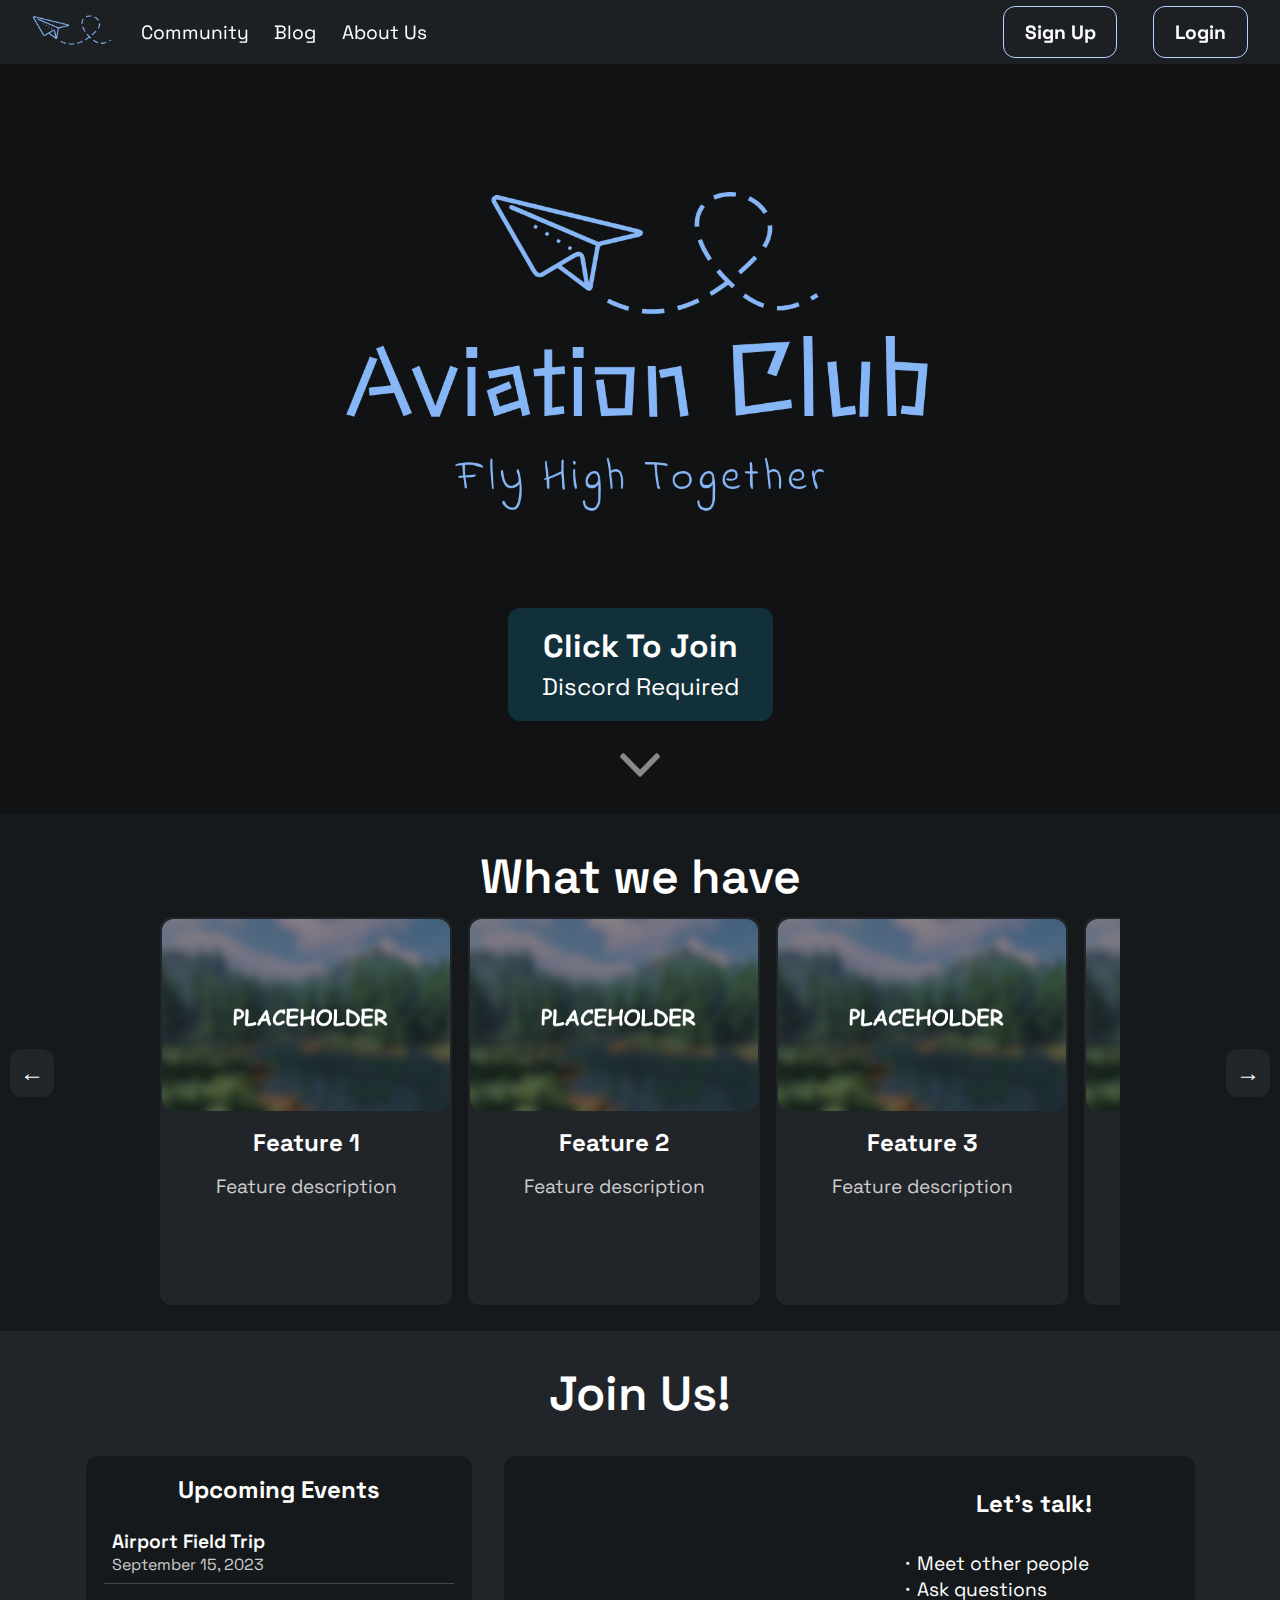
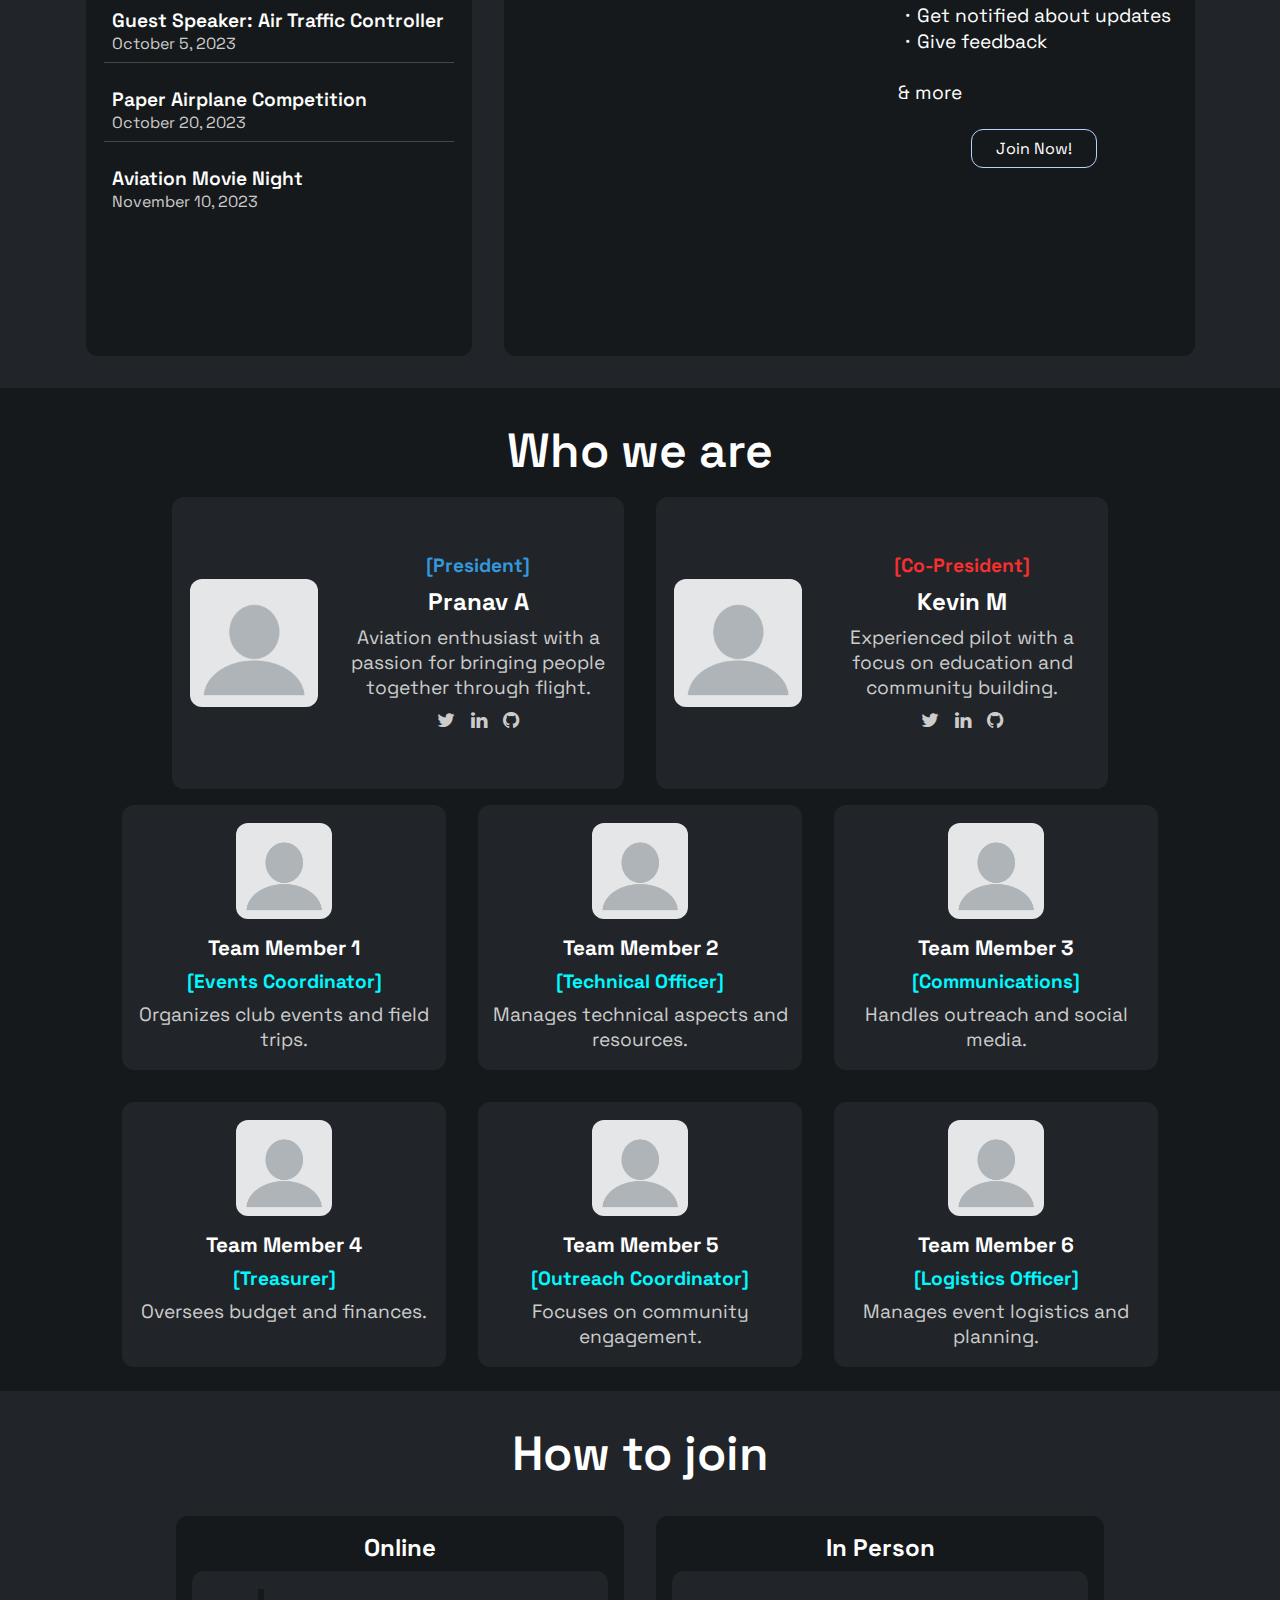
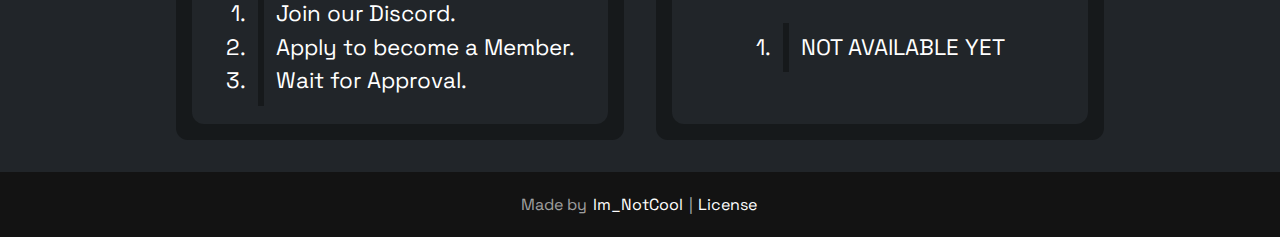
==== index.html @ cc8141f1 "Update index.html" ====
<!DOCTYPE html>
<html lang="en">
  <head>
    <meta charset="UTF-8">
    <meta http-equiv="X-UA-Compatible" content="IE=edge">
    <meta name="viewport" content="width=device-width, initial-scale=1.0">
    <title>Aviation Club | LNHS</title>
    <link rel="icon" type="image/png" href="media/favicon.png">
    <link rel="stylesheet" href="style.css">
    <link href="https://fonts.bunny.net/css?family=Space+Grotesk:wght@500&display=swap" rel="stylesheet">
    <link rel="stylesheet" href="https://cdnjs.cloudflare.com/ajax/libs/font-awesome/4.7.0/css/font-awesome.min.css">
  </head>

  <body>
    <script src="https://ajax.googleapis.com/ajax/libs/jquery/3.5.1/jquery.min.js"></script>
    <nav class="desktop_navbar">
      <a href="#"><img class="desktop_navbar_logo_img" src="media/logo_small.png" alt="logo"></a>
      <a href="#discord" class="desktop_navbar_link scroll">Community</a>
      <a href="#" class="desktop_navbar_link">Blog</a>
      <a href="#about" class="desktop_navbar_link scroll">About Us</a>
      <div class="desktop_navbar_link2_div">
        <a href="#signup" class="desktop_navbar_link2 scroll">Sign Up</a> <!-- New Sign Up button -->
      </div>
      <div class="desktop_navbar_link2_div">
        <a href="#login" class="desktop_navbar_link2 scroll">Login</a>
      </div>
    </nav>

    <div class="mobile_navbar">
      <a href="#" class="mobile_navbar_logo_img_a"><img class="mobile_navbar_logo_img" src="media/logo_small.png" alt="logo"></a>
      <div id="mobile_navbar_links">
          <a class="mobile_navbar_link scroll" onclick="mobile_navbar_link_hider()" href="#discord">Community</a>
          <a class="mobile_navbar_link" onclick="mobile_navbar_link_hider()" href="#">Blog</a>
          <a class="mobile_navbar_link scroll" onclick="mobile_navbar_link_hider()" href="#about">About Us</a>
          <a class="mobile_navbar_link scroll" onclick="mobile_navbar_link_hider()" href="#join">Join Us!</a>
        </div>
        <div class="icon" onclick="mobile_navbar_link_hider()">
            <i class="fa fa-bars"></i>
        </div>
        <script>
            function mobile_navbar_link_hider() {
            var x = document.getElementById("mobile_navbar_links");
            if (x.style.display === "flex") {
                x.style.display = "none";
            } else {
                x.style.display = "flex";
            }
            } 
        </script>
    </div>

    <div class="mainflex">
      <!-- SECTION 1 - HERO -->
      <div class="main1">
        <a class="main1_logo_a" href="#">
          <img class="main1_logo" src="media/Logo-new.png" alt="logo">
        </a>
        <div class="main1_ipcopier_div">
          <button class="main1_ipcopier" onclick="window.open('https://discord.gg/9ZFMz7WnS8', '_blank')" type="button">
            <span class="main1_ipcopier_text1">Click To Join</span>
            <br>
            <span class="main1_ipcopier_text2">Discord Required</span>
          </button>
        </div>
        <a href="#more" class="scroll">
          <img alt="downarrow" class="main1_downarrow" src="media/downarrow.png">
        </a>
        <script>
          const scrollLinks = document.querySelectorAll('.scroll');
          scrollLinks.forEach(function(link) {
            link.addEventListener('click', function(event) {
              event.preventDefault();
              const target = document.querySelector(link.getAttribute('href'));
              const offsetTop = target.offsetTop;
              window.scrollTo({
                top: offsetTop,
                behavior: 'smooth'
              });
            });
          });
        </script>
      </div>

      <!-- SECTION 2 - FEATURES -->
      <div id="more"></div>
      <div class="main2">
        <a class="headline">What we have</a>
        <button class="scroll-left">←</button>
        <div class="main2_features_div">
          <div class="main2_feature">
            <img class="main2_feature_img" alt="Feature Image" src="media/placeholder.png">
            <a class="main2_feature_headline">Feature 1</a>
            <a class="main2_feature_text">Feature description</a>
          </div>
          <div class="main2_feature">
            <img class="main2_feature_img" alt="Feature Image" src="media/placeholder.png">
            <a class="main2_feature_headline">Feature 2</a>
            <a class="main2_feature_text">Feature description</a>
          </div>
          <div class="main2_feature">
            <img class="main2_feature_img" alt="Feature Image" src="media/placeholder.png">
            <a class="main2_feature_headline">Feature 3</a>
            <a class="main2_feature_text">Feature description</a>
          </div>
          <div class="main2_feature">
            <img class="main2_feature_img" alt="Feature Image" src="media/placeholder.png">
            <a class="main2_feature_headline">Feature 4</a>
            <a class="main2_feature_text">Feature description</a>
          </div>
          <div class="main2_feature">
            <img class="main2_feature_img" alt="Feature Image" src="media/placeholder.png">
            <a class="main2_feature_headline">Feature 5</a>
            <a class="main2_feature_text">Feature description</a>
          </div>
        </div>
        <button class="scroll-right">→</button>
      </div>

      <!-- SECTION 3 - DISCORD -->
      <div id="discord"></div>
      <div class="main4">
        <a class="headline">Join Us!</a>
        <div class="main4_dc_container">
          <!-- Left-aligned Upcoming Events Section -->
          <div class="main4_dc_events">
            <div class="main4_dc_events_title">Upcoming Events</div>
            <div class="main4_dc_event">
              <div class="main4_dc_event_name">Airport Field Trip</div>
              <div class="main4_dc_event_date">September 15, 2023</div>
            </div>
            <div class="main4_dc_event">
              <div class="main4_dc_event_name">Guest Speaker: Air Traffic Controller</div>
              <div class="main4_dc_event_date">October 5, 2023</div>
            </div>
            <div class="main4_dc_event">
              <div class="main4_dc_event_name">Paper Airplane Competition</div>
              <div class="main4_dc_event_date">October 20, 2023</div>
            </div>
            <div class="main4_dc_event">
              <div class="main4_dc_event_name">Aviation Movie Night</div>
              <div class="main4_dc_event_date">November 10, 2023</div>
            </div>
          </div>
          <!-- Right-aligned Widget with Attached Description -->
          <div class="main4_dc_right">
            <div class="main4_dc_widget_wrapper">
              <iframe class="main4_dc_widget" src="https://discord.com/widget?id=1353885120737837207&theme=dark" width="350" height="500" allowtransparency="true" frameborder="0" sandbox="allow-popups allow-popups-to-escape-sandbox allow-same-origin allow-scripts"></iframe>
              <div class="main4_dc_description_div">
                <a class="main4_dc_description_title">Let's talk!</a>
                <a class="main4_dc_description"> ・Meet other people <br> ・Ask questions <br> ・Get notified about updates <br> ・Give feedback  <br><br> & more </a>
                <a href="https://discord.gg/9ZFMz7WnS8" class="main4_dc_button_a">
                  <div class="main4_dc_button">Join Now!</div>
                </a>
              </div>
            </div>
          </div>
        </div>
      </div>

      <!-- SECTION 4 - TEAM -->
      <div id="about"></div>
      <div class="main5">
        <a class="headline">Who we are</a>
        <div class="main5_admin_div">
          <div class="main5_admins_div main5_admins_dev_type1">
            <img class="main5_admins_img" alt="admin member img" src="media/member_placeholder.webp">
            <div class="main5_admins_description_div">
              <a class="main5_admins_description_rank main5_admins_description_rank_owner">[President]</a>
              <a class="main5_admins_description_title" href="https://example.com">Pranav A</a>
              <a class="main5_admins_description">Aviation enthusiast with a passion for bringing people together through flight.</a>
              <div class="main5_admins_socials">
                <a href="https://twitter.com" target="_blank"><i class="fa fa-twitter"></i></a>
                <a href="https://linkedin.com" target="_blank"><i class="fa fa-linkedin"></i></a>
                <a href="https://github.com" target="_blank"><i class="fa fa-github"></i></a>
              </div>
            </div>
          </div>
          <div class="main5_admins_div main5_admins_dev_type1">
            <img class="main5_admins_img" alt="admin member img" src="media/member_placeholder.webp">
            <div class="main5_admins_description_div">
              <a class="main5_admins_description_rank main5_admins_description_rank_admin">[Co-President]</a>
              <a class="main5_admins_description_title" href="https://example.com">Kevin M</a>
              <a class="main5_admins_description">Experienced pilot with a focus on education and community building.</a>
              <div class="main5_admins_socials">
                <a href="https://twitter.com" target="_blank"><i class="fa fa-twitter"></i></a>
                <a href="https://linkedin.com" target="_blank"><i class="fa fa-linkedin"></i></a>
                <a href="https://github.com" target="_blank"><i class="fa fa-github"></i></a>
              </div>
            </div>
          </div>
        </div>
        <div class="main5_supporter_div">
          <div class="main5_supporters_div">
            <img class="main5_supporters_img" alt="supporters member img" src="media/member_placeholder.webp">
            <div class="main5_supporters_description_div">
              <a class="main5_supporters_description_title">Team Member 1</a>
              <a class="main5_supporters_description_rank main5_supporters_description_rank_supporter">[Events Coordinator]</a>
              <a class="main5_supporters_description">Organizes club events and field trips.</a>
            </div>
          </div>
          <div class="main5_supporters_div">
            <img class="main5_supporters_img" alt="supporters member img" src="media/member_placeholder.webp">
            <div class="main5_supporters_description_div">
              <a class="main5_supporters_description_title">Team Member 2</a>
              <a class="main5_supporters_description_rank main5_supporters_description_rank_supporter">[Technical Officer]</a>
              <a class="main5_supporters_description">Manages technical aspects and resources.</a>
            </div>
          </div>
          <div class="main5_supporters_div">
            <img class="main5_supporters_img" alt="supporters member img" src="media/member_placeholder.webp">
            <div class="main5_supporters_description_div">
              <a class="main5_supporters_description_title">Team Member 3</a>
              <a class="main5_supporters_description_rank main5_supporters_description_rank_supporter">[Communications]</a>
              <a class="main5_supporters_description">Handles outreach and social media.</a>
            </div>
          </div>
          <div class="main5_supporters_div">
            <img class="main5_supporters_img" alt="supporters member img" src="media/member_placeholder.webp">
            <div class="main5_supporters_description_div">
              <a class="main5_supporters_description_title">Team Member 4</a>
              <a class="main5_supporters_description_rank main5_supporters_description_rank_supporter">[Treasurer]</a>
              <a class="main5_supporters_description">Oversees budget and finances.</a>
            </div>
          </div>
          <div class="main5_supporters_div">
            <img class="main5_supporters_img" alt="supporters member img" src="media/member_placeholder.webp">
            <div class="main5_supporters_description_div">
              <a class="main5_supporters_description_title">Team Member 5</a>
              <a class="main5_supporters_description_rank main5_supporters_description_rank_supporter">[Outreach Coordinator]</a>
              <a class="main5_supporters_description">Focuses on community engagement.</a>
            </div>
          </div>
          <div class="main5_supporters_div">
            <img class="main5_supporters_img" alt="supporters member img" src="media/member_placeholder.webp">
            <div class="main5_supporters_description_div">
              <a class="main5_supporters_description_title">Team Member 6</a>
              <a class="main5_supporters_description_rank main5_supporters_description_rank_supporter">[Logistics Officer]</a>
              <a class="main5_supporters_description">Manages event logistics and planning.</a>
            </div>
          </div>
        </div>
      </div>

      <!-- SECTION 5 - JOIN -->
      <div id="join"></div>
      <div class="main3">
        <a class="headline">How to join</a>
        <div class="main3_join_div_div">
          <div class="main3_join_div">
            <a class="main3_join_title">Online</a>
            <div class="main3_join_content_div">
              <div class="main3_join_categories">
                <a>1.</a>
                <a>2.</a>
                <a>3.</a>
              </div>
              <div class="main3_join_values">
                <a>Join our Discord.</a>
                <a>Apply to become a Member.</a>
                <a>Wait for Approval.</a>
              </div>
            </div>
          </div>
          <div class="main3_join_div">
            <a class="main3_join_title">In Person</a>
            <div class="main3_join_content_div">
              <div class="main3_join_categories">
                <a>1.</a>
              </div>
              <div class="main3_join_values">
                <a>NOT AVAILABLE YET</a>
              </div>
            </div>
          </div>
        </div>
      </div>
    </div>

    <footer class="copyright_div">
      <a class="copyright">Made by ​</a><a href="https://github.com/fir15playz" class="author-link">Im_NotCool ​</a><a class="copyright">| ​</a><a href="#" class="author-link">License</a>
    </footer>

    <script>
      const featuresContainer = document.querySelector('.main2_features_div');
      const scrollLeftBtn = document.querySelector('.scroll-left');
      const scrollRightBtn = document.querySelector('.scroll-right');

      scrollLeftBtn.addEventListener('click', () => {
        featuresContainer.scrollBy({ left: -300, behavior: 'smooth' });
      });

      scrollRightBtn.addEventListener('click', () => {
        featuresContainer.scrollBy({ left: 300, behavior: 'smooth' });
      });
    </script>
  </body>
</html>
---- style.css ----
/* ROOT VARIABLES & BASE STYLES */
:root {
    --nice-padding: 6rem;
    --roundness: 0.75rem;
    --accent1: #B4D4FF;
    --accent2: #86B6F6;
    --accent2_transp: #176B8755;
    --accent3: #EEF5FF;
    --background1: #212529;
    --background2: #16191b;

    color-scheme: dark;
}

span {
    font-family: 'Space Grotesk', sans-serif;
}

body {
    font-family: 'Space Grotesk', sans-serif;
    background-color: var(--background1);
    color: white;
    margin: 0;
}

/* SCROLL ANCHOR POINTS */
#more, #discord, #about, #join {
    padding-top: 5rem;
    margin-top: -5rem;
}

/* NAVIGATION STYLES */
.headline {
    margin-top: 2rem;
    color: #fff;
    font-size: 3rem;
    text-align: center;
    font-weight: 600;
}

.desktop_navbar {
    position: fixed;
    display: flex;
    height: 4rem;
    width: 100%;
    top: 0;
    background-color: #00000022;
    backdrop-filter: blur(15px);
    z-index: 5;
    align-items: center;
    justify-content: center;
    flex-direction: row;
}

.desktop_navbar_logo_img {
    width: 5rem;
    padding-left: 2rem;
    padding-right: 1rem;
}

.desktop_navbar_link {
    font-size: 1.2rem;
    padding: .8rem;
    transition: all .5s;
    text-decoration: none;
    color: #fff;
    text-align: center;
}
.desktop_navbar_link:hover {
    color: var(--accent1);
}

.desktop_navbar_link2 {
    padding: .5rem;
    color: #fff;
    text-decoration: none;
    text-align: center;
}

.desktop_navbar_link2_div {
    font-size: 1.2rem;
    padding: .8rem;
    transition: all .5s;
    margin-left: 0.25rem; /* Adjusted to 0.25rem for ~0.25cm spacing between buttons */
    margin-right: 2rem; /* Kept original right margin for the last button */
    font-weight: 700;
    border: solid 1px var(--accent1);
    border-radius: var(--roundness);
    text-align: center;
}

.desktop_navbar_link2_div:first-of-type {
    margin-left: auto; /* Ensures the first button ("Sign Up") aligns after the links */
}

.desktop_navbar_link2_div:hover {
    border: solid 1px var(--accent2);
    background-color: var(--accent2);
    transform: scale(1.05);
}

.mobile_navbar {
    display: none;
    overflow: hidden;
    background-color: #00000033;
    backdrop-filter: blur(15px);
    position: fixed;
    width: 100%;
    z-index: 5;
    flex-direction: row;
    min-height: 53px;
}

.mobile_navbar_logo_img {
    position: absolute;
    display: block;
    height: 42px;
    padding-left: .5rem;
    top: 0;
    left: 0;
    padding-top: 3.5px;
}

.mobile_navbar #mobile_navbar_links {
    display: none;
    margin-top: 53px;
    flex-direction: column;
    align-items: center;
    width: 100%;
    background-color: #00000011;
}

.mobile_navbar_link {
    padding: .5rem;
}

.mobile_navbar a {
    color: white;
    text-decoration: none;
    font-size: 17px;
    display: block;
}

.mobile_navbar .icon {
    background-color: #00000044;
    display: block;
    position: absolute;
    right: 0;
    top: 0;
    padding: 16px;
}

.mobile_navbar_logo_img_a {
    display: block;
    background-color: #00000022;
}

/* MAIN CONTENT SECTIONS */
.mainflex {
    display: flex;
    align-items: center;
    align-content: center;
    justify-content: center;
    flex-direction: column;
    padding-top: 4rem;
}

/* Section 1 - Hero */
.main1 {
    padding-top: calc(var(--nice-padding) + 2rem);
    display: flex;
    width: 100%;
    flex-direction: column;
    align-items: center;
    justify-content: center;
    background: rgba(0, 0, 0, .5) url('https://imgur.com/cGMLytH.png') no-repeat 50% 50% / cover;
    background-blend-mode: darken;
}

.main1_logo_a {
    margin-bottom: var(--nice-padding);
    cursor: default;
}

.main1_logo {
    display: block;
    max-width: 40rem;
    transition: all .5s;
    filter: drop-shadow(0 0 0 rgba(134, 182, 246, 0));
}

.main1_logo:hover {
    transform: scale(1.05);
    filter: drop-shadow(0 0 25px rgba(134, 183, 246, 0.75));
}

.main1_ipcopier {
    padding: 1rem 2rem;
    font-size: 2rem;
    background-color: var(--accent2_transp);
    border: 2px solid transparent;
    border-radius: var(--roundness);
    color: white;
    transition: all .5s;
    cursor: pointer;
}

.main1_ipcopier:hover {
    background-color: var(--accent2);
    transform: scale(1.05);
    border-color: var(--accent3);
    box-shadow: 0 0 30px rgba(134, 182, 246, 0.3);
}

.main1_ipcopier_text1 {
    font-size: 2rem;
    font-weight: 800;
}

.main1_ipcopier_text2 {
    font-size: 1.5rem;
}

.main1_downarrow {
    opacity: 50%;
    height: 1.5rem;
    padding: 2rem;
    transition: all .5s;
}

.main1_downarrow:hover {
    opacity: 100%;
    transform: scale(1.05);
}

/* Section 2 - Features */
.main2 {
    display: flex;
    justify-content: center;
    flex-direction: column;
    padding-bottom: 1rem;
    background-color: var(--background2);
    width: 100%;
    position: relative;
}

.main2_features_div {
    padding-top: 2rem;
    display: flex;
    overflow-x: auto;
    scroll-snap-type: x mandatory;
    gap: 1rem;
    padding: 10px;
}

@media (min-width: 601px) {
    .main2_features_div {
        -ms-overflow-style: none;
        scrollbar-width: none;
    }
    .main2_features_div::-webkit-scrollbar {
        display: none;
    }
}

@media (max-width: 600px) {
    .main2_features_div {
        scrollbar-width: thin;
        scrollbar-color: var(--accent1) var(--background1);
    }
    .main2_features_div::-webkit-scrollbar {
        height: 8px;
    }
    .main2_features_div::-webkit-scrollbar-track {
        background: var(--background1);
    }
    .main2_features_div::-webkit-scrollbar-thumb {
        background: var(--accent1);
        border-radius: var(--roundness);
    }
}

.main2_feature {
    display: flex;
    background-color: var(--background1);
    height: 24rem;
    width: 18rem;
    border-radius: var(--roundness);
    transition: all .5s;
    flex-direction: column;
    flex: 0 0 18rem;
    scroll-snap-align: start;
    border: 2px solid transparent;
}

.main2_feature:hover {
    background-color: #00000099;
    transform: scale(1.05);
    border-color: var(--accent2);
    box-shadow: 0 0 30px rgba(134, 182, 246, 0.3);
}

.main2_feature_img {
    width: 100%;
    height: 50%;
    object-fit: cover;
    border-radius: var(--roundness);
}

.main2_feature_headline {
    margin-top: 1rem;
    text-align: center;
    font-size: 1.5rem;
    font-weight: 700;
    color: #fff;
    text-decoration: none;
}

.main2_feature_text {
    margin: 1rem;
    text-align: center;
    font-size: 1.2rem;
    color: #ccc;
    text-decoration: none;
}

.scroll-left,
.scroll-right {
    background-color: var(--background1);
    border: none;
    color: white;
    font-size: 1.5rem;
    padding: 10px;
    cursor: pointer;
    position: absolute;
    top: 50%;
    transform: translateY(-50%);
    z-index: 1;
    border-radius: var(--roundness);
    transition: all .5s;
}

.scroll-left {
    left: 10px;
}

.scroll-right {
    right: 10px;
}

.scroll-left:hover,
.scroll-right:hover {
    background-color: var(--accent2_transp);
    transform: scale(1.1) translateY(-50%);
}

/* Section 3 - Join */
.main3 {
    background-color: var(--background1);
    min-height: 10rem;
    width: 100%;
    display: flex;
    justify-content: center;
    flex-direction: column;
}

.main3_join_div_div {
    display: flex;
    flex-direction: row;
    justify-content: center;
    flex-wrap: wrap-reverse;
    margin: 1rem;
}

.main3_join_div {
    display: flex;
    flex-direction: column;
    width: 26rem;
    height: 12rem;
    background-color: var(--background2);
    border-radius: var(--roundness);
    margin: 1rem;
    padding: 1rem;
}

.main3_join_title {
    text-align: center;
    font-size: 1.5rem;
    font-weight: 700;
    color: #fff;
    text-decoration: none;
    margin-bottom: .5rem;
}

.main3_join_content_div {
    display: flex;
    flex-direction: row;
    background-color: var(--background1);
    height: 100%;
    border-radius: var(--roundness);
    align-items: center;
    justify-content: center;
}

.main3_join_categories {
    display: flex;
    flex-direction: column;
    text-align: right;
    font-size: 1.4rem;
    line-height: 1.5;
    border-right: 3px solid var(--background2);
    padding: 0.5rem 0.75rem;
}

.main3_join_values {
    display: flex;
    flex-direction: column;
    text-align: left;
    font-size: 1.4rem;
    line-height: 1.5;
    border-left: 3px solid var(--background2);
    padding: 0.5rem 0.75rem;
}

/* Section 4 - Discord */
.main4 {
    min-height: 10rem;
    width: 100%;
    display: flex;
    justify-content: center;
    flex-direction: column;
    align-items: center;
}

.main4_dc_container {
    margin: 2rem;
    display: flex;
    flex-direction: row;
    justify-content: space-between;
    align-items: stretch;
    max-width: 90vw;
    gap: 2rem;
    height: 500px;
}

.main4_dc_events {
    background-color: var(--background2);
    border-radius: var(--roundness);
    border: 2px solid transparent;
    transition: all .5s;
    padding: 1rem;
    width: 350px;
    display: flex;
    flex-direction: column;
    overflow-y: auto;
}

.main4_dc_events:hover {
    background-color: #00000099;
    transform: scale(1.05);
    border-color: var(--accent2);
    box-shadow: 0 0 30px rgba(134, 182, 246, 0.3);
}

.main4_dc_events_title {
    font-size: 1.5rem;
    font-weight: 700;
    text-align: center;
    margin-bottom: 1rem;
    color: #fff;
}

.main4_dc_event {
    margin-bottom: 1rem;
    padding: 0.5rem;
    border-bottom: 1px solid #ffffff33;
}

.main4_dc_event:last-child {
    border-bottom: none;
}

.main4_dc_event_name {
    font-size: 1.2rem;
    font-weight: 600;
    color: #fff;
}

.main4_dc_event_date {
    font-size: 1rem;
    color: #ccc;
}

.main4_dc_right {
    display: flex;
    flex-direction: column;
    align-items: flex-end;
    flex: 1;
}

.main4_dc_widget_wrapper {
    background-color: var(--background2);
    border-radius: var(--roundness);
    transition: all .5s;
    display: flex;
    flex-direction: row;
    align-items: flex-start;
    gap: 1rem;
    height: 100%;
}

.main4_dc_widget_wrapper:hover {
    background-color: #00000099;
}

.main4_dc_widget {
    border-radius: var(--roundness);
    border: 2px solid transparent;
    transition: all .5s;
    width: 350px;
    height: 500px;
}

.main4_dc_widget:hover {
    transform: scale(1.05);
    border-color: var(--accent2);
    box-shadow: 0 0 30px rgba(134, 182, 246, 0.3);
}

.main4_dc_description_div {
    display: flex;
    flex-direction: column;
}

.main4_dc_description_title {
    margin: 2rem;
    text-align: center;
    font-size: 1.5rem;
    font-weight: 700;
}

.main4_dc_description {
    margin-left: 1.5rem;
    margin-right: 1.5rem;
    margin-bottom: 1.5rem;
    font-size: 1.2rem;
}

.main4_dc_button_a {
    text-decoration: none;
    color: #fff;
    text-align: center;
    border: solid var(--accent1) 1px;
    border-radius: var(--roundness);
    margin-top: auto;
    margin-left: auto;
    margin-right: auto;
    margin-bottom: 1.5rem;
    transition: all .5s;
}

.main4_dc_button_a:hover {
    border: solid 1px var(--accent2);
    background-color: var(--accent2);
    box-shadow: 0 0 20px rgba(134, 182, 246, 0.3);
    transform: scale(1.05);
}

.main4_dc_button {
    padding: .5rem;
    padding-left: 1.5rem;
    padding-right: 1.5rem;
}

/* Section 5 - Team */
.main5 {
    background-color: var(--background2);
    min-height: 10rem;
    width: 100%;
    display: flex;
    justify-content: center;
    flex-direction: column;
    align-items: center;
}

.main5_admin_div {
    display: flex;
    flex-direction: row;
    flex-wrap: wrap;
    justify-content: center;
    padding: 1rem;
    gap: 2rem;
    max-width: 90vw;
}

.main5_admins_div {
    display: flex;
    flex-direction: row;
    width: 28rem;
    min-height: 18rem;
    background-color: var(--background1);
    border-radius: var(--roundness);
    transition: all .5s;
    border: 2px solid transparent;
}

.main5_admins_div:hover {
    background-color: #00000099;
    transform: scale(1.05);
    border-color: var(--accent2);
    box-shadow: 0 0 30px rgba(134, 182, 246, 0.3);
}

.main5_admins_dev_type1 {
    flex-direction: row;
}

.main5_admins_img {
    border-radius: var(--roundness);
    width: 8rem;
    height: 8rem;
    align-self: center;
    object-fit: cover;
    margin: 1rem;
}

.main5_admins_description_div {
    display: flex;
    justify-content: center;
    padding: 1rem;
    flex-direction: column;
    margin-left: auto;
    margin-right: auto;
}

.main5_admins_description_rank {
    text-align: center;
    font-size: 1.2rem;
    font-weight: 700;
    margin-bottom: .5rem;
}

.main5_admins_description_rank_owner {
    color: #3498db;
}

.main5_admins_description_rank_admin {
    color: #f82f2f;
}

.main5_admins_description_title {
    text-align: center;
    font-size: 1.5rem;
    font-weight: 700;
    color: #fff;
    text-decoration: none;
    transition: all .5s;
    margin-bottom: .5rem;
    display: inline-block;
}

.main5_admins_description_title:hover {
    color: var(--accent1);
    transform: scale(1.05);
}

.main5_admins_description {
    font-size: 1.2rem;
    text-align: center;
    color: #ccc;
}

.main5_admins_socials {
    display: flex;
    justify-content: center;
    gap: 1rem;
    margin-top: 0.5rem;
}

.main5_admins_socials a {
    color: #ccc;
    font-size: 1.2rem;
    transition: all .5s;
}

.main5_admins_socials a:hover {
    color: var(--accent1);
    transform: scale(1.2);
}

.main5_supporter_div {
    display: grid;
    grid-template-columns: repeat(3, 1fr);
    gap: 2rem;
    max-width: 90vw;
    justify-items: center;
    margin-bottom: 1.5rem;
    padding: 0 1rem;
}

.main5_supporters_div {
    width: 20rem;
    min-height: 10rem;
    background-color: var(--background1);
    border-radius: var(--roundness);
    display: flex;
    flex-direction: column;
    align-items: center;
    transition: all .5s;
    border: 2px solid transparent;
}

.main5_supporters_div:hover {
    background-color: #00000099;
    transform: scale(1.05);
    border-color: var(--accent2);
    box-shadow: 0 0 30px rgba(134, 182, 246, 0.3);
}

.main5_supporters_img {
    border-radius: var(--roundness);
    width: 6rem;
    height: 6rem;
    margin-top: 1rem;
    object-fit: cover;
}

.main5_supporters_description_div {
    display: flex;
    justify-content: center;
    width: 100%;
    padding: 1rem;
    flex-direction: column;
    align-items: center;
}

.main5_supporters_description_title {
    text-align: center;
    font-size: 1.3rem;
    font-weight: 700;
    color: #fff;
    text-decoration: none;
    transition: all .5s;
    margin-bottom: .5rem;
    display: inline-block;
}

.main5_supporters_description_title:hover {
    color: var(--accent1);
    transform: scale(1.05);
}

.main5_supporters_description_rank {
    text-align: center;
    font-size: 1.2rem;
    font-weight: 700;
    margin-bottom: .5rem;
    color: #00f8ff;
}

.main5_supporters_description {
    font-size: 1.2rem;
    text-align: center;
    color: #ccc;
}

/* FOOTER / COPYRIGHT STYLES */
.copyright_div {
    display: flex;
    justify-content: center;
    padding: 22px;
    background-color: #131313;
}

.copyright {
    color: #ffffff99;
    text-decoration: none;
}

.author-link {
    text-decoration: none;
    color: inherit;
    transition: all 0.3s ease;
    padding: 0 0.1rem;
}

.author-link:hover {
    padding: 0 1.5rem;
    color: #86B6F6;
    text-shadow: 0 0 10px rgba(134, 182, 246, 0.5);
}

/* MEDIA QUERIES */
@media only screen and (max-width: 600px) {
    .desktop_navbar {
        display: none;
    }
    .mobile_navbar {
        display: flex;
    }
    .headline {
        font-size: 1.9rem;
        margin-right: 1rem;
        margin-left: 1rem;
    }
    .main1_logo {
        max-width: 16rem;
    }
    .main1_ipcopier {
        padding: 0.5rem 1rem;
        font-size: 1.5rem;
    }
    .main1_ipcopier_text1 {
        font-size: 1.5rem;
    }
    .main1_ipcopier_text2 {
        font-size: 1rem;
    }
    .main2_feature {
        height: 20rem;
        width: 15rem;
        flex: 0 0 15rem;
    }
    .scroll-left,
    .scroll-right {
        display: none;
    }
    .main4_dc_container {
        flex-direction: column;
        align-items: center;
        gap: 1rem;
        height: auto;
    }
    .main4_dc_events {
        width: 100%;
        height: auto;
    }
    .main4_dc_right {
        align-items: center;
    }
    .main4_dc_widget_wrapper {
        flex-direction: column;
        align-items: center;
        width: 100%;
        height: auto;
    }
    .main4_dc_widget {
        width: 100%;
        height: 20rem;
    }
    .main5_admin_div {
        flex-direction: column;
        gap: 1rem;
    }
    .main5_admins_div {
        width: 100%;
        max-width: 20rem;
        min-height: 10rem;
    }
    .main5_admins_img {
        width: 6rem;
        height: 6rem;
    }
    .main5_supporter_div {
        grid-template-columns: 1fr;
        gap: 1rem;
    }
    .main5_supporters_div {
        width: 100%;
        max-width: 20rem;
    }
    .main3_join_div {
        min-width: 20rem;
        min-height: 9rem;
    }
}

@media only screen and (max-width: 360px) {
    .main3_join_categories,
    .main3_join_values {
        font-size: 1rem;
    }
    .main3_join_div {
        min-width: 10rem;
        padding: .5rem;
    }
    .main3_join_div_div {
        margin: .25rem;
    }
}

@media (max-width: 1599px) {
    .main2_features_div {
        margin-left: 10rem;
        margin-right: 10rem;
    }
}

@media (max-width: 1279px) {
    .main2_features_div {
        margin-left: 0;
        margin-right: 0;
    }
}
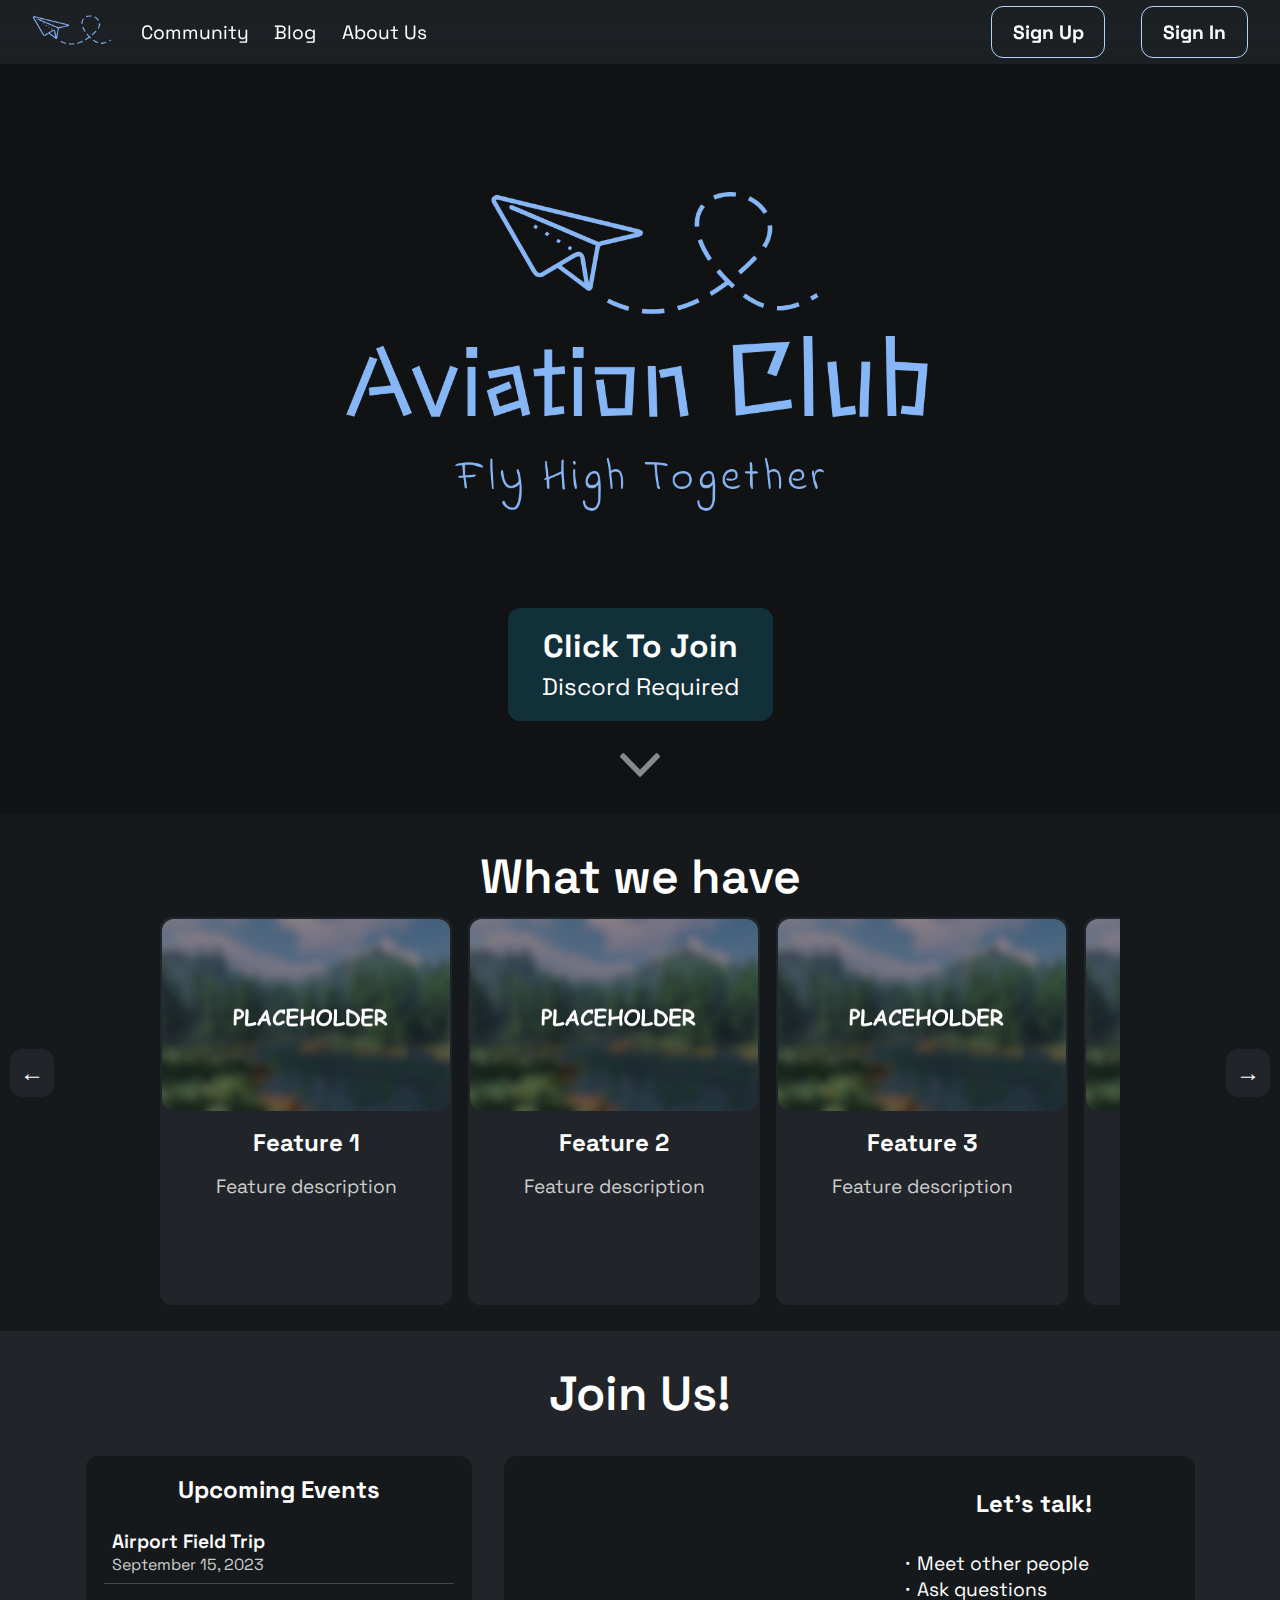
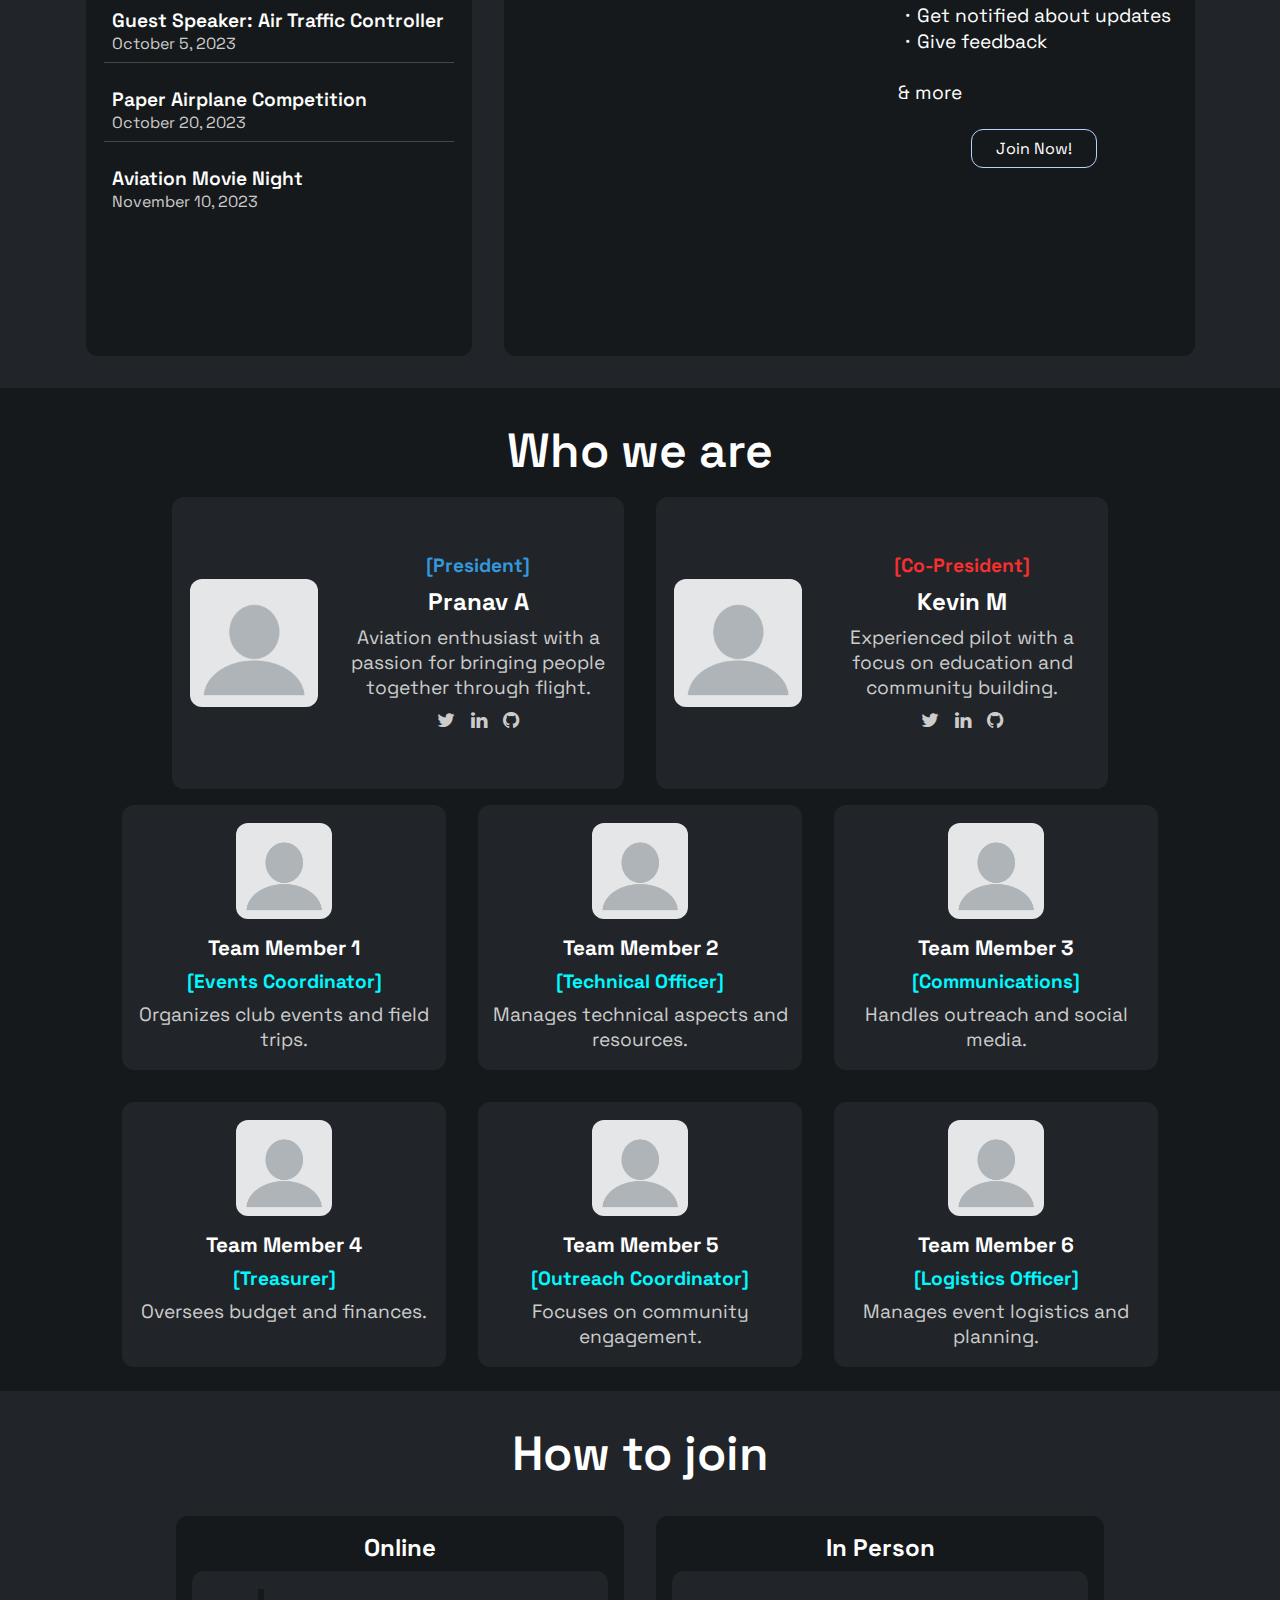
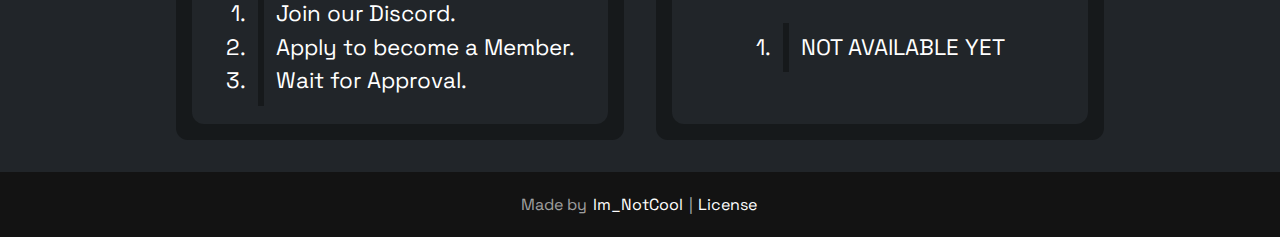
==== commit 3aa42d66: "Update index.html" ====
--- a/index.html
+++ b/index.html
@@ -19,10 +19,10 @@
       <a href="#" class="desktop_navbar_link">Blog</a>
       <a href="#about" class="desktop_navbar_link scroll">About Us</a>
       <div class="desktop_navbar_link2_div">
-        <a href="#signup" class="desktop_navbar_link2 scroll">Sign Up</a> <!-- New Sign Up button -->
+        <a href="signup.html" class="desktop_navbar_link2 scroll">Sign Up</a> <!-- New Sign Up button -->
       </div>
       <div class="desktop_navbar_link2_div">
-        <a href="#login" class="desktop_navbar_link2 scroll">Login</a>
+        <a href="login.html" class="desktop_navbar_link2 scroll">Sign In</a>
       </div>
     </nav>
 
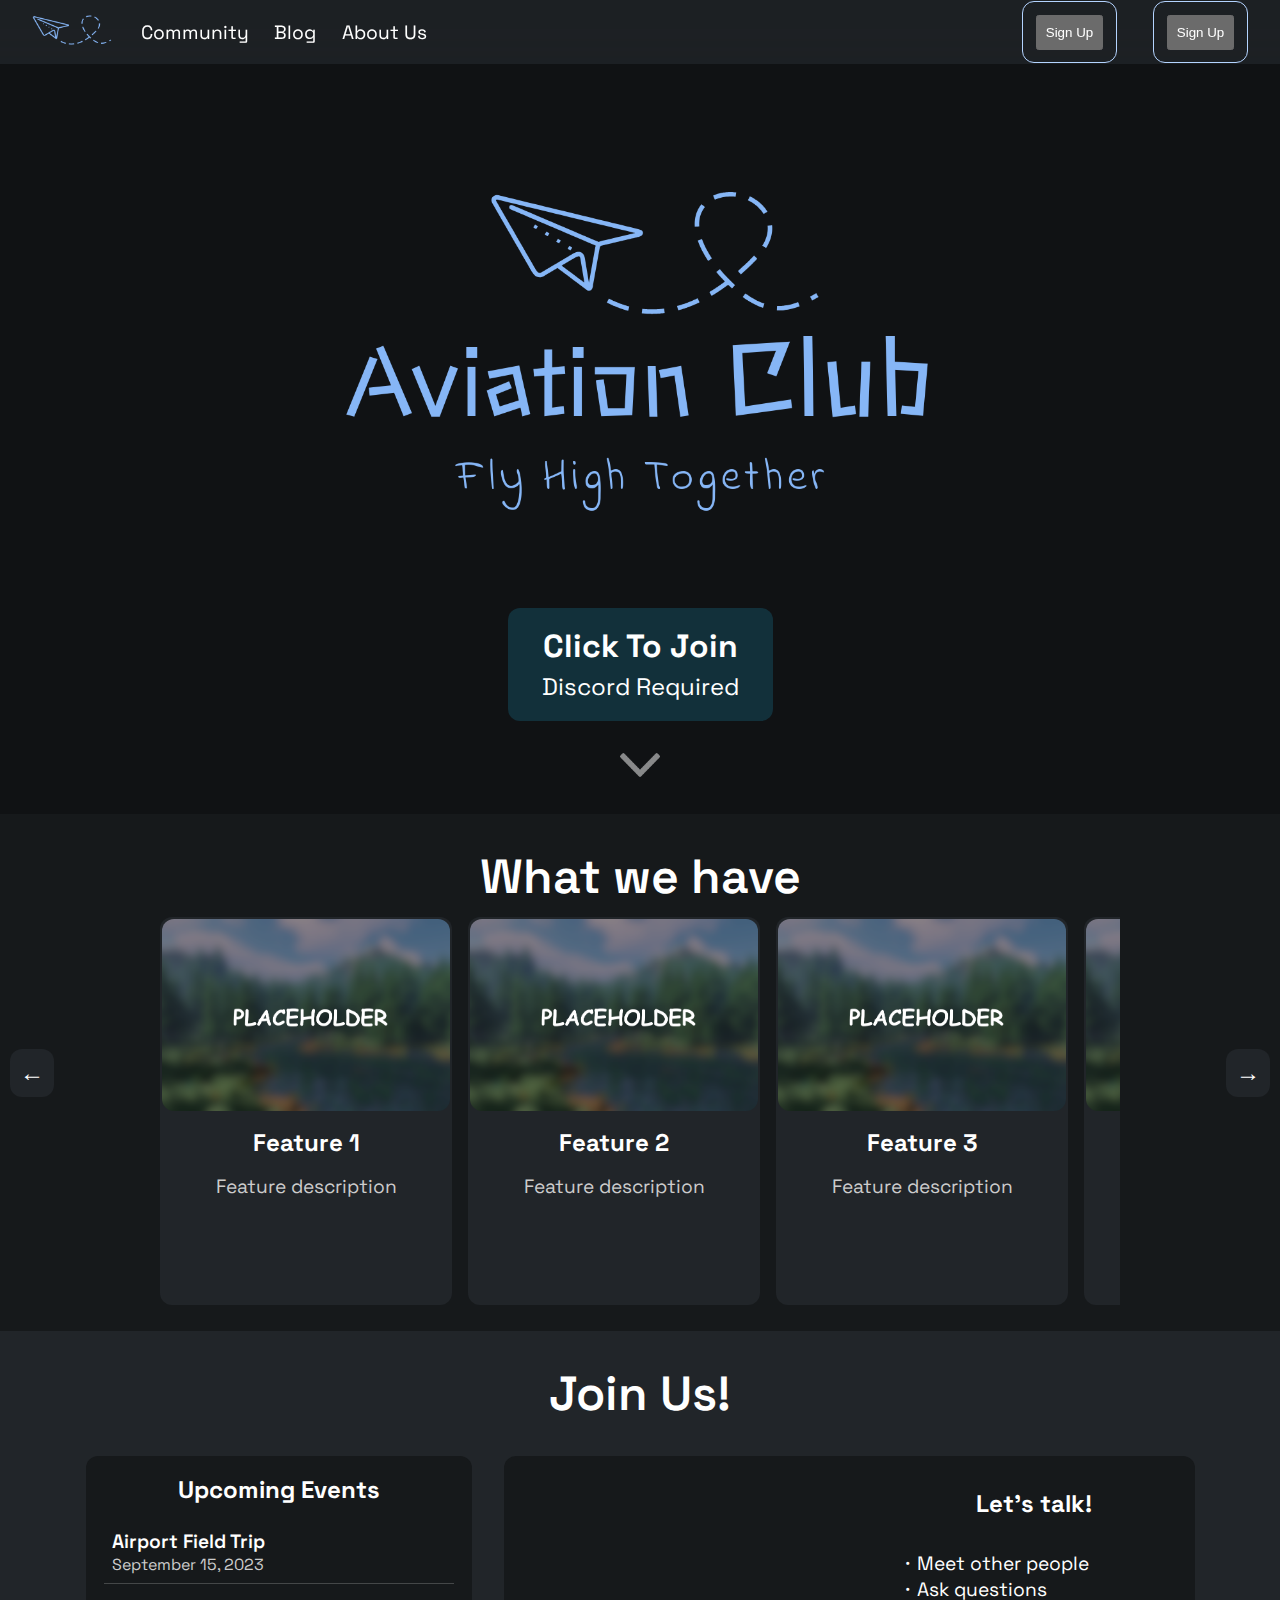
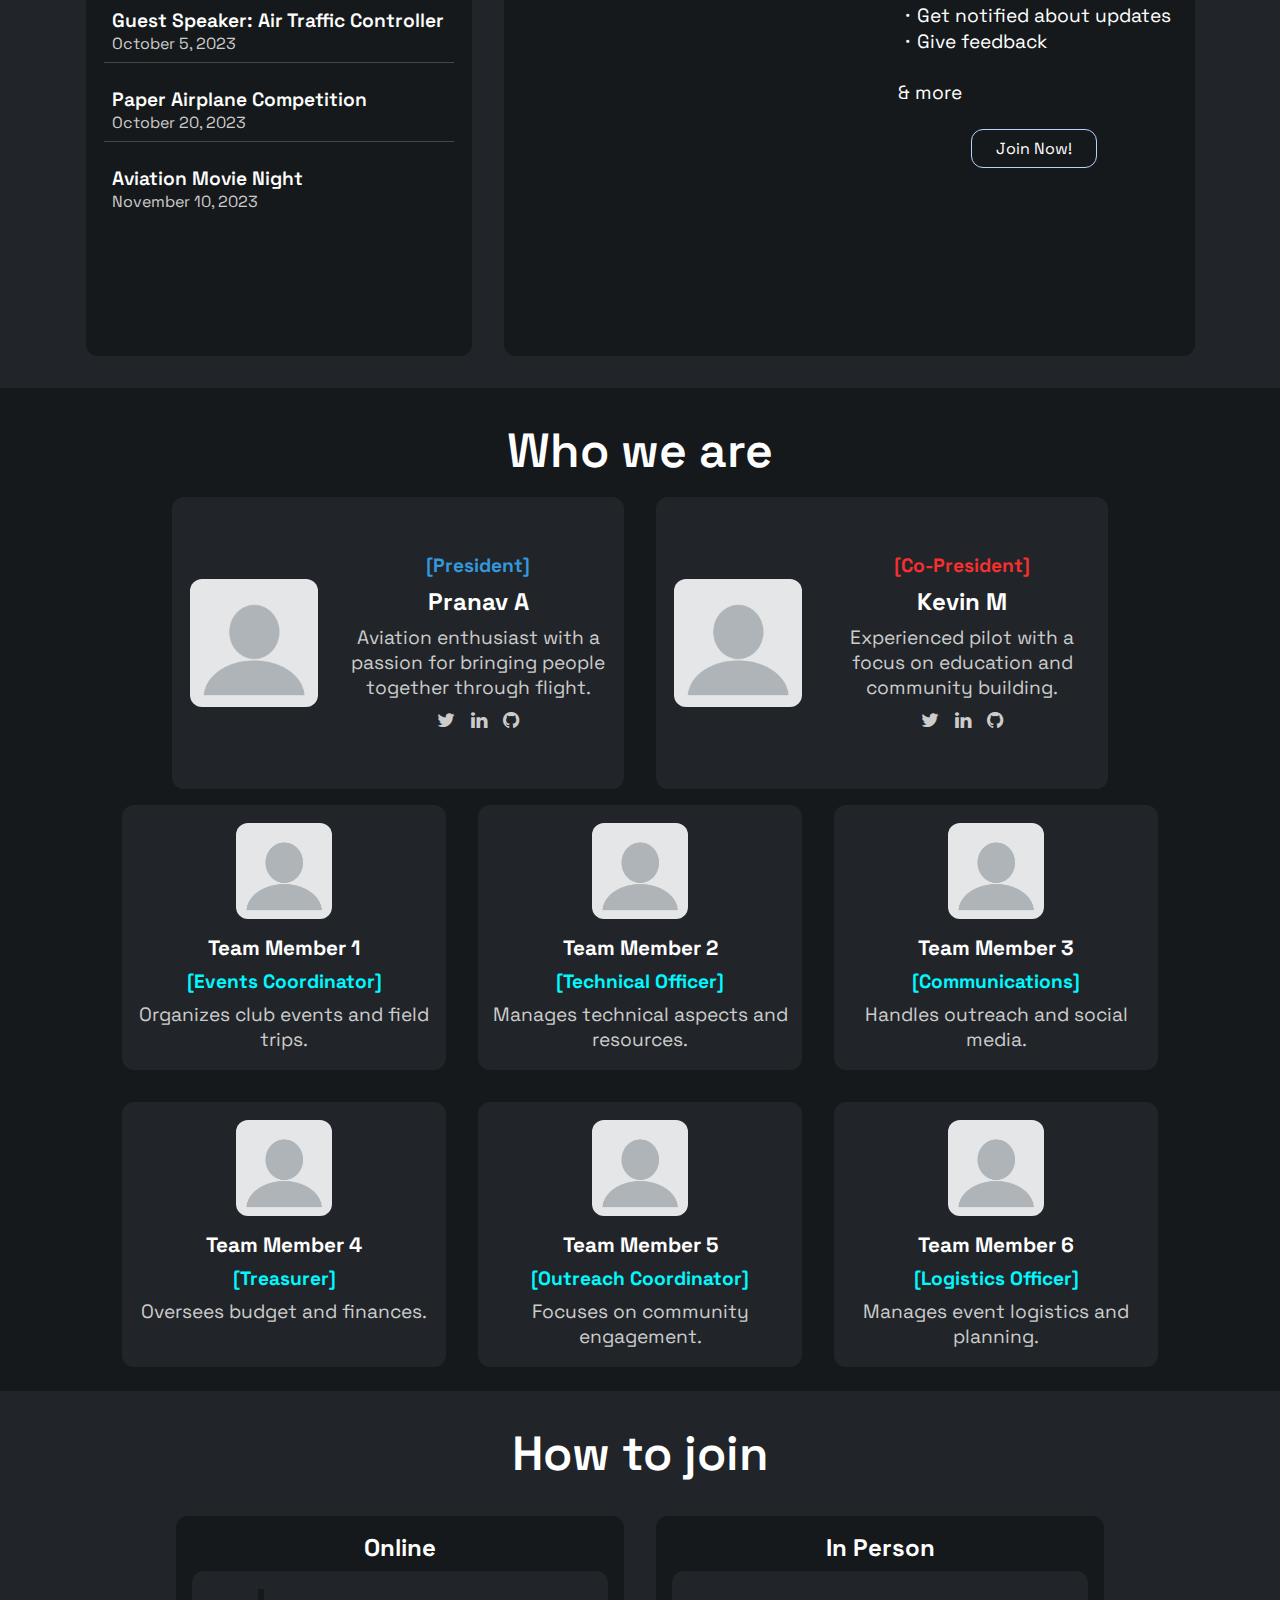
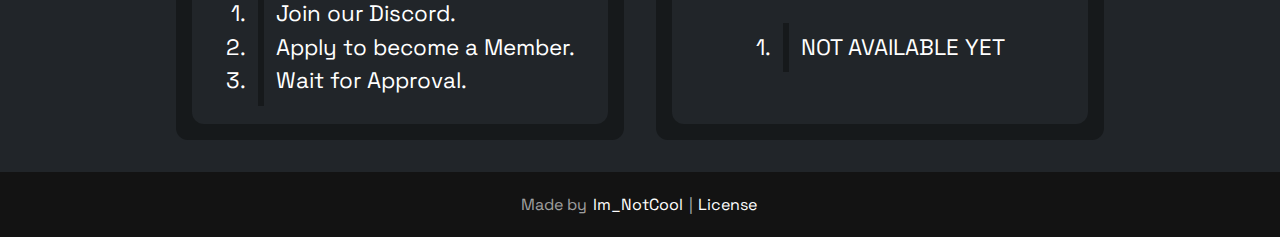
==== commit 1772857c: "Update index.html" ====
--- a/index.html
+++ b/index.html
@@ -19,11 +19,11 @@
       <a href="#" class="desktop_navbar_link">Blog</a>
       <a href="#about" class="desktop_navbar_link scroll">About Us</a>
       <div class="desktop_navbar_link2_div">
-        <a href="signup.html" class="desktop_navbar_link2 scroll">Sign Up</a> <!-- New Sign Up button -->
-      </div>
-      <div class="desktop_navbar_link2_div">
-        <a href="login.html" class="desktop_navbar_link2 scroll">Sign In</a>
-      </div>
+  <button class="desktop_navbar_link2" onclick="window.open('signup.html', '_blank')">Sign Up</button>
+</div>
+<div class="desktop_navbar_link2_div">
+  <button class="desktop_navbar_link2" onclick="window.open('login.html', '_blank')">Sign Up</button>
+</div>
     </nav>
 
     <div class="mobile_navbar">
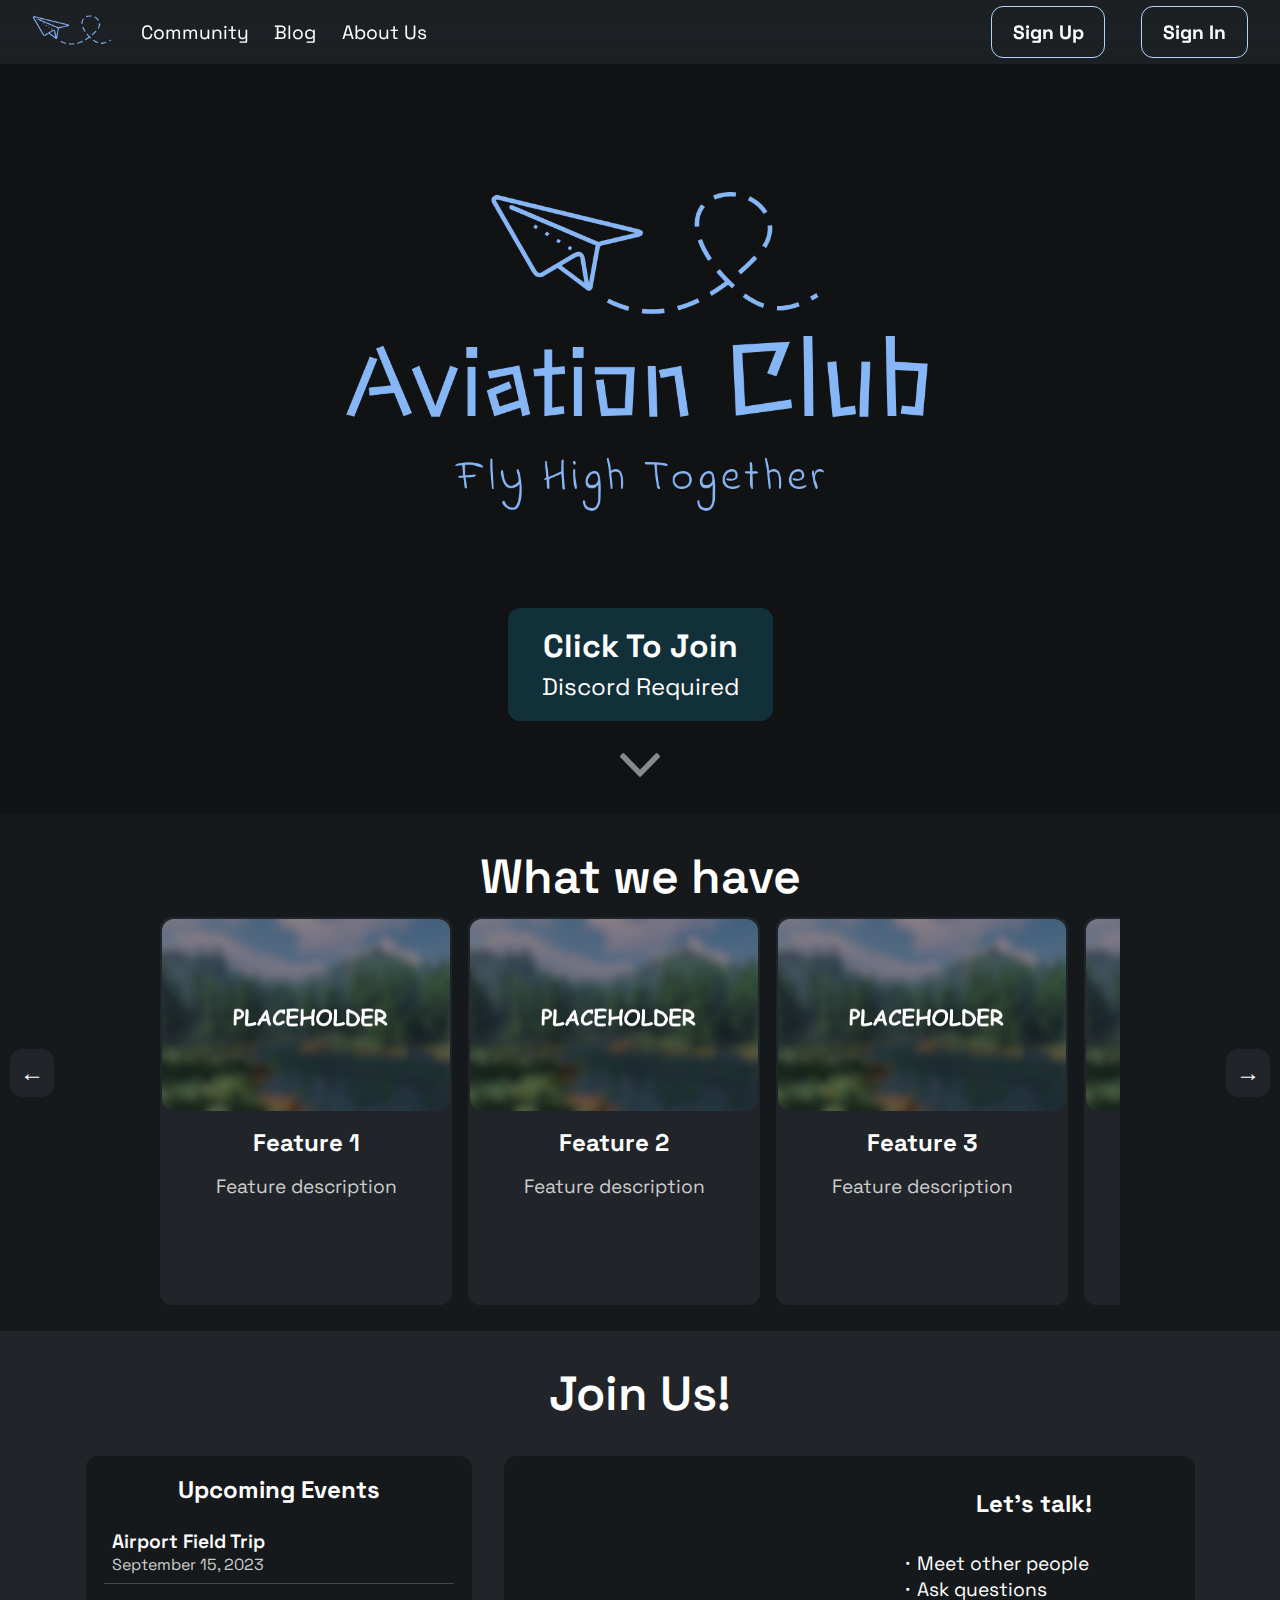
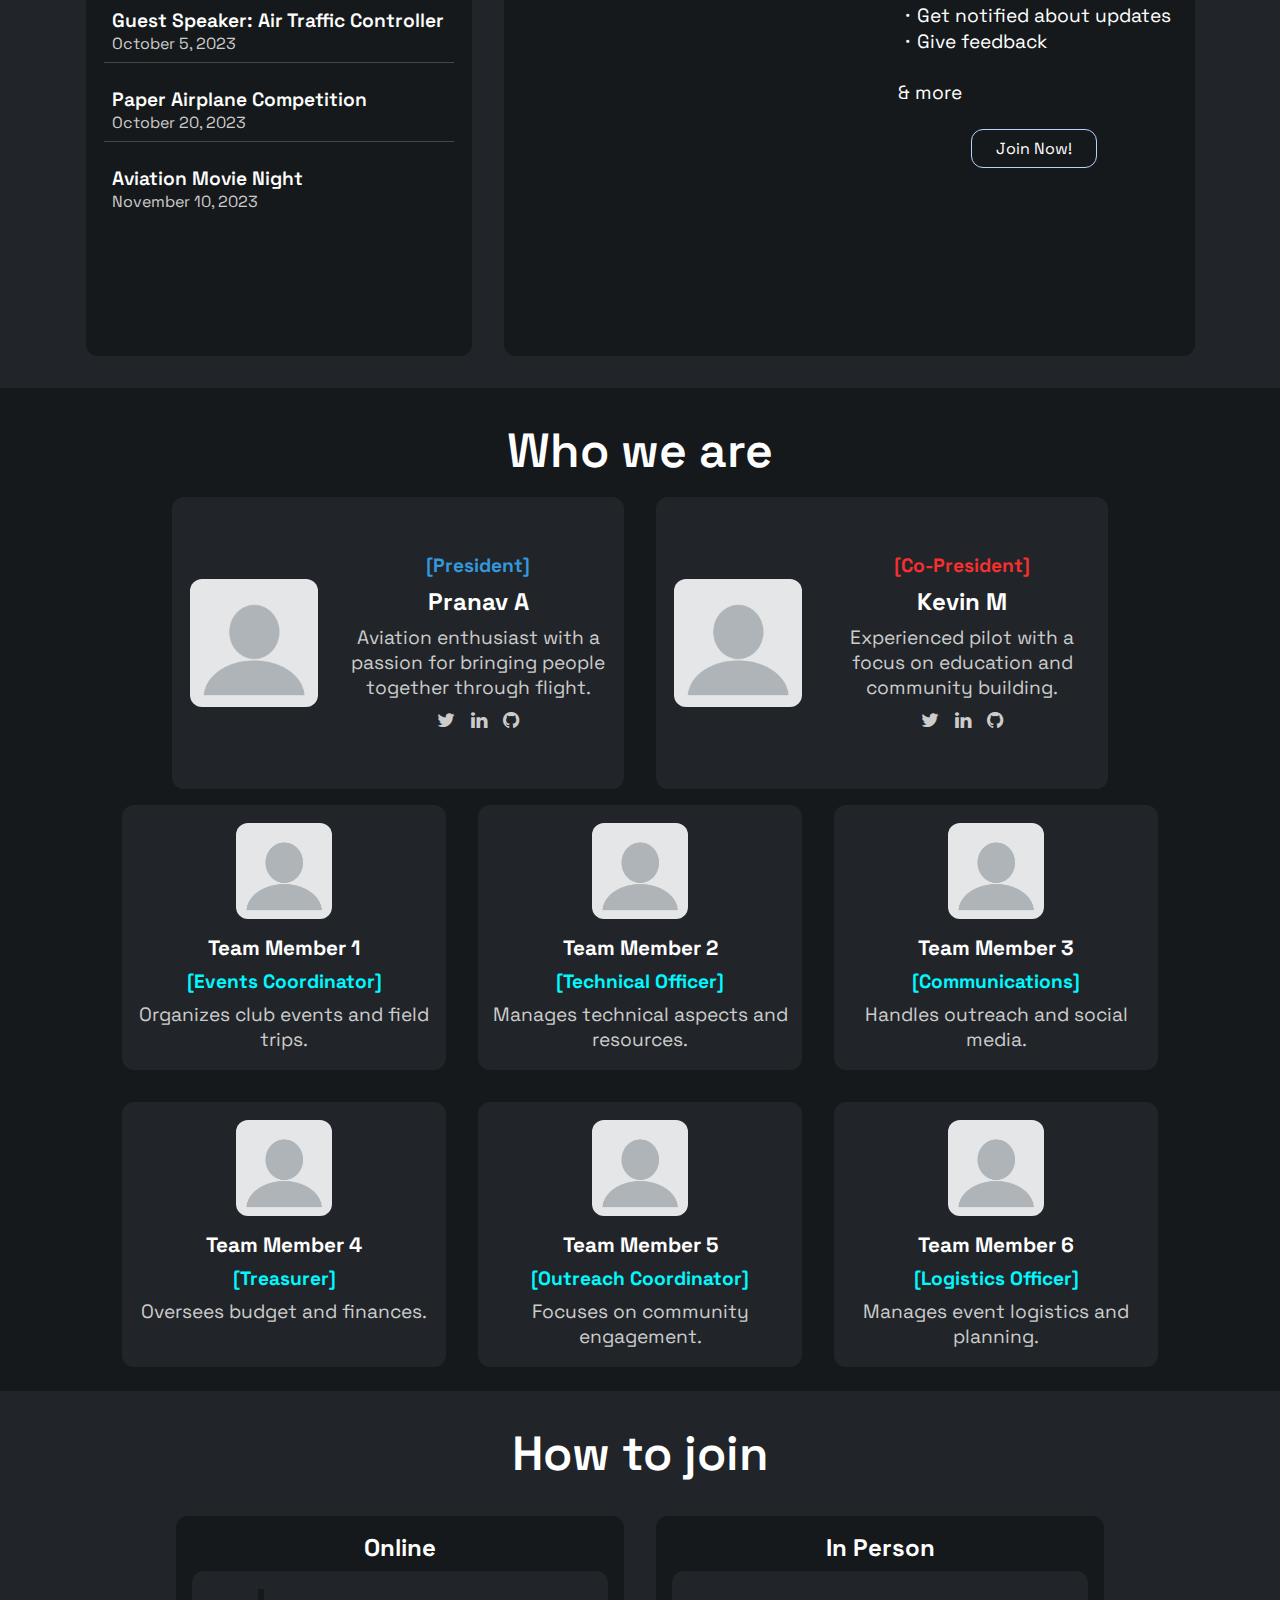
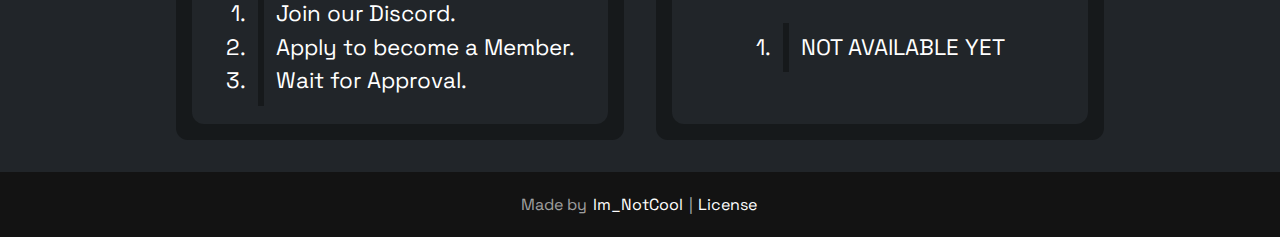
==== commit b6914330: "Update index.html" ====
--- a/index.html
+++ b/index.html
@@ -19,10 +19,10 @@
       <a href="#" class="desktop_navbar_link">Blog</a>
       <a href="#about" class="desktop_navbar_link scroll">About Us</a>
       <div class="desktop_navbar_link2_div">
-  <button class="desktop_navbar_link2" onclick="window.open('signup.html', '_blank')">Sign Up</button>
+  <a href="#" class="desktop_navbar_link2" onclick="window.open('signup.html', '_blank'); return false;">Sign Up</a>
 </div>
 <div class="desktop_navbar_link2_div">
-  <button class="desktop_navbar_link2" onclick="window.open('login.html', '_blank')">Sign Up</button>
+  <a href="#" class="desktop_navbar_link2" onclick="window.open('login.html', '_blank'); return false;">Sign In</a>
 </div>
     </nav>
 
